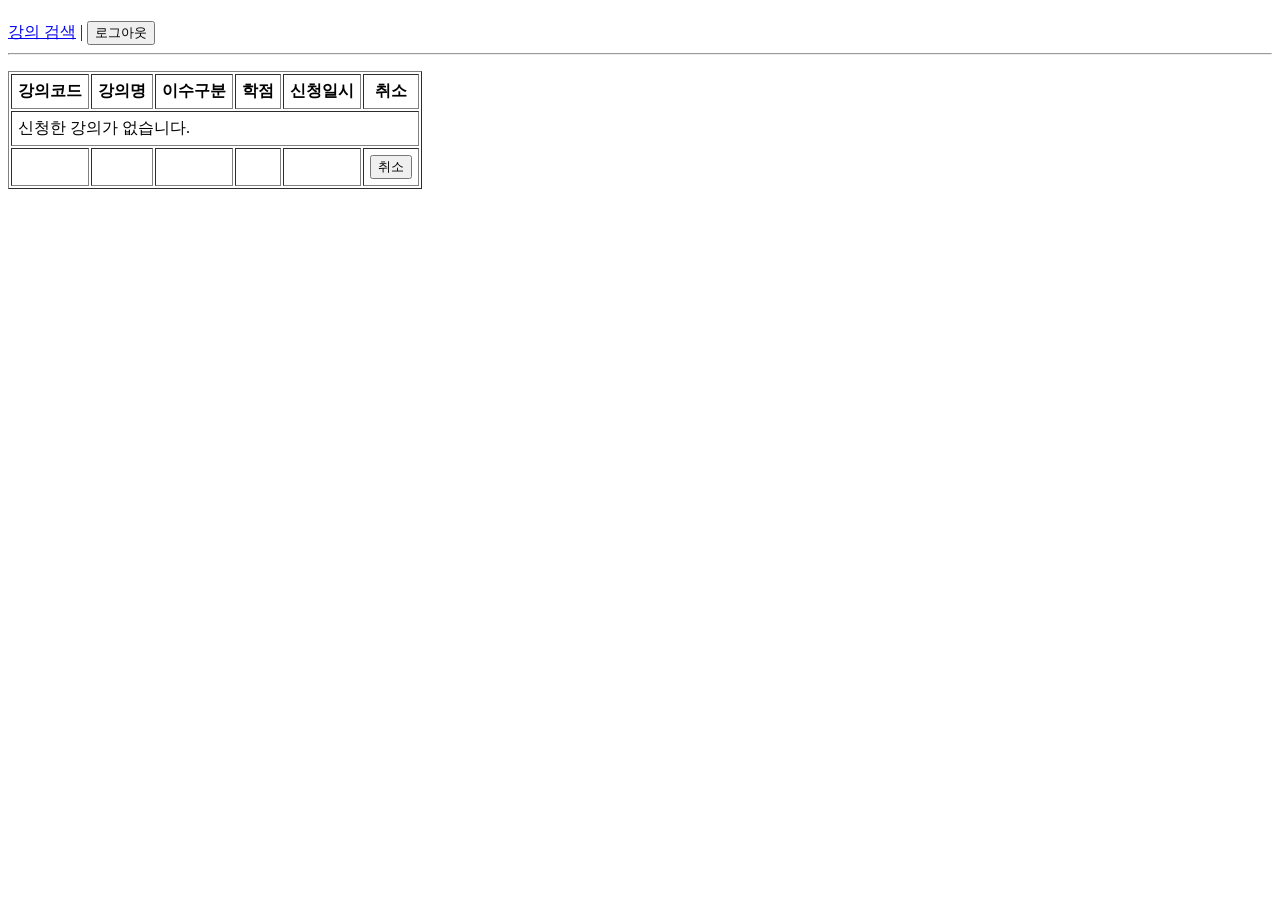
==== src/main/resources/templates/enrollments.html @ 0c57b2e3 "ui 확인하기 위한 단순한 template 추가" ====
<!DOCTYPE html>
<html lang="ko" xmlns:th="http://www.thymeleaf.org">
<head>
    <meta charset="UTF-8">
    <title>내 수강내역</title>
</head>
<body>

<h1 th:text="${studentName} + '님의 수강내역'"></h1>
<p th:text="'총 신청 학점: ' + ${totalCredits} + '학점'"></p>

<nav>
    <a href="/courses">강의 검색</a> |
    <form method="POST" action="/logout" style="display:inline">
        <button type="submit">로그아웃</button>
    </form>
</nav>

<hr>

<!-- 성공/실패 메시지 -->
<p th:if="${successMessage}" th:text="${successMessage}" style="color:green"></p>
<p th:if="${errorMessage}" th:text="${errorMessage}" style="color:red"></p>

<!-- 수강 내역 테이블 -->
<table border="1" cellpadding="6">
    <thead>
        <tr>
            <th>강의코드</th>
            <th>강의명</th>
            <th>이수구분</th>
            <th>학점</th>
            <th>신청일시</th>
            <th>취소</th>
        </tr>
    </thead>
    <tbody>
        <tr th:if="${#lists.isEmpty(enrollments)}">
            <td colspan="6">신청한 강의가 없습니다.</td>
        </tr>
        <tr th:each="enrollment : ${enrollments}">
            <td th:text="${enrollment.course.courseCode}"></td>
            <td th:text="${enrollment.course.courseName}"></td>
            <td th:text="${enrollment.course.courseType}"></td>
            <td th:text="${enrollment.course.credits} + '학점'"></td>
            <td th:text="${#temporals.format(enrollment.createdAt, 'yyyy-MM-dd HH:mm')}"></td>
            <td>
                <form th:action="@{/enrollments/{id}/cancel(id=${enrollment.enrollmentId})}" method="POST">
                    <button type="submit">취소</button>
                </form>
            </td>
        </tr>
    </tbody>
</table>

</body>
</html>
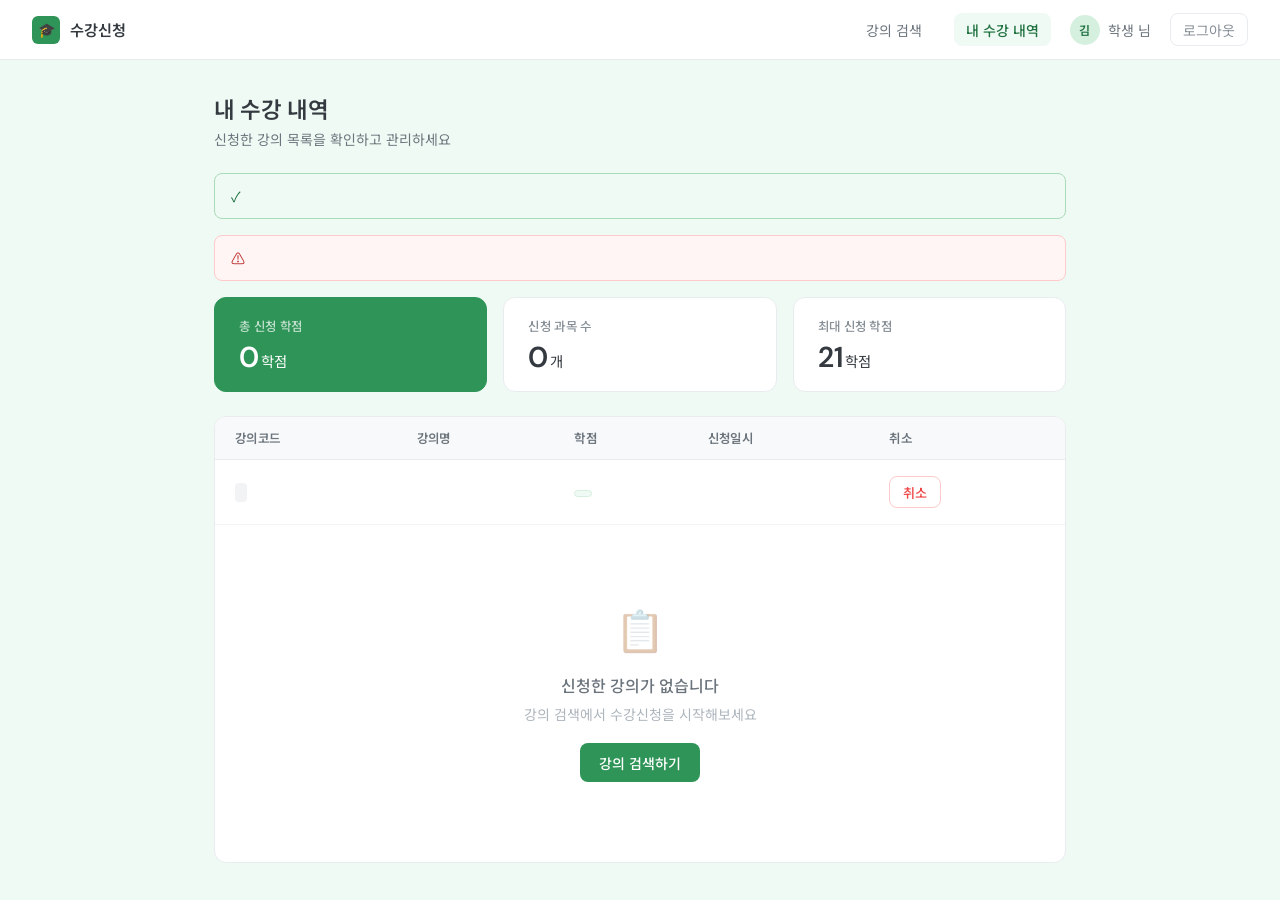
==== commit 59360616: "feat: 초기 frontend 구현" ====
--- a/src/main/resources/templates/enrollments.html
+++ b/src/main/resources/templates/enrollments.html
@@ -1,57 +1,313 @@
 <!DOCTYPE html>
-<html lang="ko" xmlns:th="http://www.thymeleaf.org">
+<html xmlns:th="http://www.thymeleaf.org" lang="ko">
 <head>
     <meta charset="UTF-8">
-    <title>내 수강내역</title>
+    <meta name="viewport" content="width=device-width, initial-scale=1.0">
+    <title>내 수강 내역</title>
+    <link href="https://fonts.googleapis.com/css2?family=Noto+Sans+KR:wght@300;400;500;600&family=DM+Sans:wght@400;500;600&display=swap" rel="stylesheet">
+    <style>
+        *, *::before, *::after { box-sizing: border-box; margin: 0; padding: 0; }
+        :root {
+            --green-50:  #f0faf4;
+            --green-100: #d6f0e0;
+            --green-200: #a8dbb8;
+            --green-400: #4caf78;
+            --green-500: #2e9457;
+            --green-600: #1f7240;
+            --green-800: #0d4424;
+            --gray-50:   #f8f9fa;
+            --gray-100:  #f1f3f5;
+            --gray-200:  #e9ecef;
+            --gray-400:  #adb5bd;
+            --gray-500:  #868e96;
+            --gray-600:  #6c757d;
+            --gray-700:  #495057;
+            --gray-800:  #343a40;
+            --radius-sm: 8px;
+            --radius-md: 12px;
+            --radius-lg: 16px;
+        }
+        body {
+            font-family: 'DM Sans', 'Noto Sans KR', sans-serif;
+            background: var(--green-50);
+            min-height: 100vh;
+            color: var(--gray-800);
+        }
+        header {
+            background: #fff;
+            border-bottom: 1px solid var(--gray-200);
+            padding: 0 2rem;
+            height: 60px;
+            display: flex;
+            align-items: center;
+            justify-content: space-between;
+            position: sticky;
+            top: 0;
+            z-index: 100;
+        }
+        .header-left { display: flex; align-items: center; gap: 10px; }
+        .logo-dot {
+            width: 28px; height: 28px;
+            background: var(--green-500);
+            border-radius: 6px;
+            display: flex; align-items: center; justify-content: center;
+            font-size: 14px;
+        }
+        .logo-text { font-size: 0.95rem; font-weight: 600; color: var(--gray-800); }
+        .header-right { display: flex; align-items: center; gap: 1.2rem; }
+        .student-badge { display: flex; align-items: center; gap: 8px; font-size: 0.875rem; color: var(--gray-600); }
+        .avatar {
+            width: 30px; height: 30px;
+            background: var(--green-100);
+            border-radius: 50%;
+            display: flex; align-items: center; justify-content: center;
+            font-size: 0.75rem; font-weight: 600;
+            color: var(--green-600);
+        }
+        .nav-link {
+            font-size: 0.875rem;
+            color: var(--gray-600);
+            text-decoration: none;
+            padding: 0.4rem 0.75rem;
+            border-radius: var(--radius-sm);
+            transition: background 0.15s, color 0.15s;
+        }
+        .nav-link:hover { background: var(--gray-100); color: var(--gray-800); }
+        .nav-link.active { background: var(--green-50); color: var(--green-600); font-weight: 500; }
+        .logout-btn {
+            font-size: 0.875rem;
+            color: var(--gray-500);
+            background: none;
+            border: 1px solid var(--gray-200);
+            border-radius: var(--radius-sm);
+            padding: 0.35rem 0.75rem;
+            cursor: pointer;
+            font-family: inherit;
+            transition: background 0.15s;
+        }
+        .logout-btn:hover { background: var(--gray-100); }
+        main { max-width: 900px; margin: 0 auto; padding: 2rem 1.5rem; }
+        .page-header { margin-bottom: 1.5rem; }
+        .page-header h1 { font-size: 1.4rem; font-weight: 600; color: var(--gray-800); margin-bottom: 0.25rem; }
+        .page-header p { font-size: 0.875rem; color: var(--gray-600); }
+        .alert {
+            padding: 0.75rem 1rem;
+            border-radius: var(--radius-sm);
+            font-size: 0.875rem;
+            margin-bottom: 1rem;
+            display: flex; align-items: center; gap: 8px;
+        }
+        .alert-success { background: var(--green-50); border: 1px solid var(--green-200); color: var(--green-600); }
+        .alert-error   { background: #fff5f5; border: 1px solid #fecaca; color: #b91c1c; }
+        /* 요약 카드 */
+        .summary-grid {
+            display: grid;
+            grid-template-columns: repeat(3, 1fr);
+            gap: 1rem;
+            margin-bottom: 1.5rem;
+        }
+        .summary-card {
+            background: #fff;
+            border: 1px solid var(--gray-200);
+            border-radius: var(--radius-md);
+            padding: 1.2rem 1.5rem;
+        }
+        .summary-card.accent {
+            background: var(--green-500);
+            border-color: var(--green-500);
+        }
+        .summary-label {
+            font-size: 0.78rem;
+            font-weight: 500;
+            color: var(--gray-500);
+            letter-spacing: 0.3px;
+            text-transform: uppercase;
+            margin-bottom: 0.5rem;
+        }
+        .summary-card.accent .summary-label { color: rgba(255,255,255,0.7); }
+        .summary-value {
+            font-size: 1.8rem;
+            font-weight: 600;
+            color: var(--gray-800);
+            line-height: 1;
+        }
+        .summary-card.accent .summary-value { color: #fff; }
+        .summary-unit {
+            font-size: 0.9rem;
+            font-weight: 400;
+            margin-left: 2px;
+        }
+        /* 테이블 */
+        .table-wrap {
+            background: #fff;
+            border: 1px solid var(--gray-200);
+            border-radius: var(--radius-md);
+            overflow: hidden;
+        }
+        table { width: 100%; border-collapse: collapse; }
+        thead th {
+            background: var(--gray-50);
+            padding: 0.75rem 1.25rem;
+            text-align: left;
+            font-size: 0.78rem;
+            font-weight: 600;
+            color: var(--gray-600);
+            border-bottom: 1px solid var(--gray-200);
+            letter-spacing: 0.3px;
+            text-transform: uppercase;
+        }
+        tbody td {
+            padding: 1rem 1.25rem;
+            font-size: 0.9rem;
+            border-bottom: 1px solid var(--gray-100);
+            color: var(--gray-700);
+            vertical-align: middle;
+        }
+        tbody tr:last-child td { border-bottom: none; }
+        tbody tr:hover { background: var(--green-50); }
+        .course-code {
+            font-family: monospace;
+            font-size: 0.8rem;
+            color: var(--gray-500);
+            background: var(--gray-100);
+            padding: 2px 6px;
+            border-radius: 4px;
+        }
+        .credit-badge {
+            display: inline-block;
+            background: var(--green-50);
+            color: var(--green-600);
+            font-size: 0.78rem;
+            font-weight: 500;
+            padding: 0.15rem 0.5rem;
+            border-radius: 999px;
+            border: 1px solid var(--green-100);
+        }
+        .date-text { font-size: 0.82rem; color: var(--gray-500); }
+        .cancel-btn {
+            padding: 0.35rem 0.8rem;
+            background: #fff;
+            color: #ef4444;
+            border: 1px solid #fecaca;
+            border-radius: var(--radius-sm);
+            font-family: inherit;
+            font-size: 0.82rem;
+            font-weight: 500;
+            cursor: pointer;
+            transition: background 0.15s;
+        }
+        .cancel-btn:hover { background: #fff5f5; }
+        .empty-state {
+            padding: 4rem;
+            text-align: center;
+        }
+        .empty-icon { font-size: 2.5rem; margin-bottom: 1rem; opacity: 0.4; }
+        .empty-title { font-size: 1rem; font-weight: 500; color: var(--gray-600); margin-bottom: 0.4rem; }
+        .empty-sub { font-size: 0.875rem; color: var(--gray-400); }
+        .go-btn {
+            display: inline-block;
+            margin-top: 1.2rem;
+            padding: 0.6rem 1.2rem;
+            background: var(--green-500);
+            color: #fff;
+            border-radius: var(--radius-sm);
+            text-decoration: none;
+            font-size: 0.875rem;
+            font-weight: 500;
+            transition: background 0.15s;
+        }
+        .go-btn:hover { background: var(--green-600); }
+        form.inline-form { display: inline; }
+    </style>
 </head>
 <body>
+<header>
+    <div class="header-left">
+        <div class="logo-dot">🎓</div>
+        <span class="logo-text">수강신청</span>
+    </div>
+    <div class="header-right">
+        <a th:href="@{/courses}" class="nav-link">강의 검색</a>
+        <a th:href="@{/enrollments}" class="nav-link active">내 수강 내역</a>
+        <div class="student-badge">
+            <div class="avatar" th:text="${#strings.substring(studentName, 0, 1)}">김</div>
+            <span th:text="${studentName} + ' 님'">학생 님</span>
+        </div>
+        <form class="inline-form" th:action="@{/logout}" method="post">
+            <button type="submit" class="logout-btn">로그아웃</button>
+        </form>
+    </div>
+</header>
 
-<h1 th:text="${studentName} + '님의 수강내역'"></h1>
-<p th:text="'총 신청 학점: ' + ${totalCredits} + '학점'"></p>
+<main>
+    <div class="page-header">
+        <h1>내 수강 내역</h1>
+        <p>신청한 강의 목록을 확인하고 관리하세요</p>
+    </div>
 
-<nav>
-    <a href="/courses">강의 검색</a> |
-    <form method="POST" action="/logout" style="display:inline">
-        <button type="submit">로그아웃</button>
-    </form>
-</nav>
+    <div th:if="${successMessage}" class="alert alert-success">✓ <span th:text="${successMessage}"></span></div>
+    <div th:if="${errorMessage}"   class="alert alert-error">⚠ <span th:text="${errorMessage}"></span></div>
 
-<hr>
+    <div class="summary-grid">
+        <div class="summary-card accent">
+            <div class="summary-label">총 신청 학점</div>
+            <div class="summary-value">
+                <span th:text="${totalCredits}">0</span><span class="summary-unit">학점</span>
+            </div>
+        </div>
+        <div class="summary-card">
+            <div class="summary-label">신청 과목 수</div>
+            <div class="summary-value">
+                <span th:text="${#lists.size(enrollments)}">0</span><span class="summary-unit">개</span>
+            </div>
+        </div>
+        <div class="summary-card">
+            <div class="summary-label">최대 신청 학점</div>
+            <div class="summary-value">
+                <span>21</span><span class="summary-unit">학점</span>
+            </div>
+        </div>
+    </div>
 
-<!-- 성공/실패 메시지 -->
-<p th:if="${successMessage}" th:text="${successMessage}" style="color:green"></p>
-<p th:if="${errorMessage}" th:text="${errorMessage}" style="color:red"></p>
-
-<!-- 수강 내역 테이블 -->
-<table border="1" cellpadding="6">
-    <thead>
-        <tr>
-            <th>강의코드</th>
-            <th>강의명</th>
-            <th>이수구분</th>
-            <th>학점</th>
-            <th>신청일시</th>
-            <th>취소</th>
-        </tr>
-    </thead>
-    <tbody>
-        <tr th:if="${#lists.isEmpty(enrollments)}">
-            <td colspan="6">신청한 강의가 없습니다.</td>
-        </tr>
-        <tr th:each="enrollment : ${enrollments}">
-            <td th:text="${enrollment.course.courseCode}"></td>
-            <td th:text="${enrollment.course.courseName}"></td>
-            <td th:text="${enrollment.course.courseType}"></td>
-            <td th:text="${enrollment.course.credits} + '학점'"></td>
-            <td th:text="${#temporals.format(enrollment.createdAt, 'yyyy-MM-dd HH:mm')}"></td>
-            <td>
-                <form th:action="@{/enrollments/{id}/cancel(id=${enrollment.enrollmentId})}" method="POST">
-                    <button type="submit">취소</button>
-                </form>
-            </td>
-        </tr>
-    </tbody>
-</table>
-
+    <div class="table-wrap">
+        <table>
+            <thead>
+            <tr>
+                <th>강의코드</th>
+                <th>강의명</th>
+                <th>학점</th>
+                <th>신청일시</th>
+                <th>취소</th>
+            </tr>
+            </thead>
+            <tbody>
+            <tr th:each="e : ${enrollments}">
+                <td><span class="course-code" th:text="${e.course.courseCode}"></span></td>
+                <td th:text="${e.course.courseName}"></td>
+                <td><span class="credit-badge" th:text="${e.course.credits} + '학점'"></span></td>
+                <td><span class="date-text" th:text="${#temporals.format(e.createdAt, 'yyyy.MM.dd HH:mm')}"></span></td>
+                <td>
+                    <form class="inline-form"
+                          th:action="@{/enrollments/{id}/cancel(id=${e.enrollmentId})}"
+                          method="post"
+                          onsubmit="return confirm('수강을 취소하시겠습니까?')">
+                        <button type="submit" class="cancel-btn">취소</button>
+                    </form>
+                </td>
+            </tr>
+            <tr th:if="${#lists.isEmpty(enrollments)}">
+                <td colspan="5">
+                    <div class="empty-state">
+                        <div class="empty-icon">📋</div>
+                        <div class="empty-title">신청한 강의가 없습니다</div>
+                        <div class="empty-sub">강의 검색에서 수강신청을 시작해보세요</div>
+                        <a th:href="@{/courses}" class="go-btn">강의 검색하기</a>
+                    </div>
+                </td>
+            </tr>
+            </tbody>
+        </table>
+    </div>
+</main>
 </body>
-</html>
+</html>
